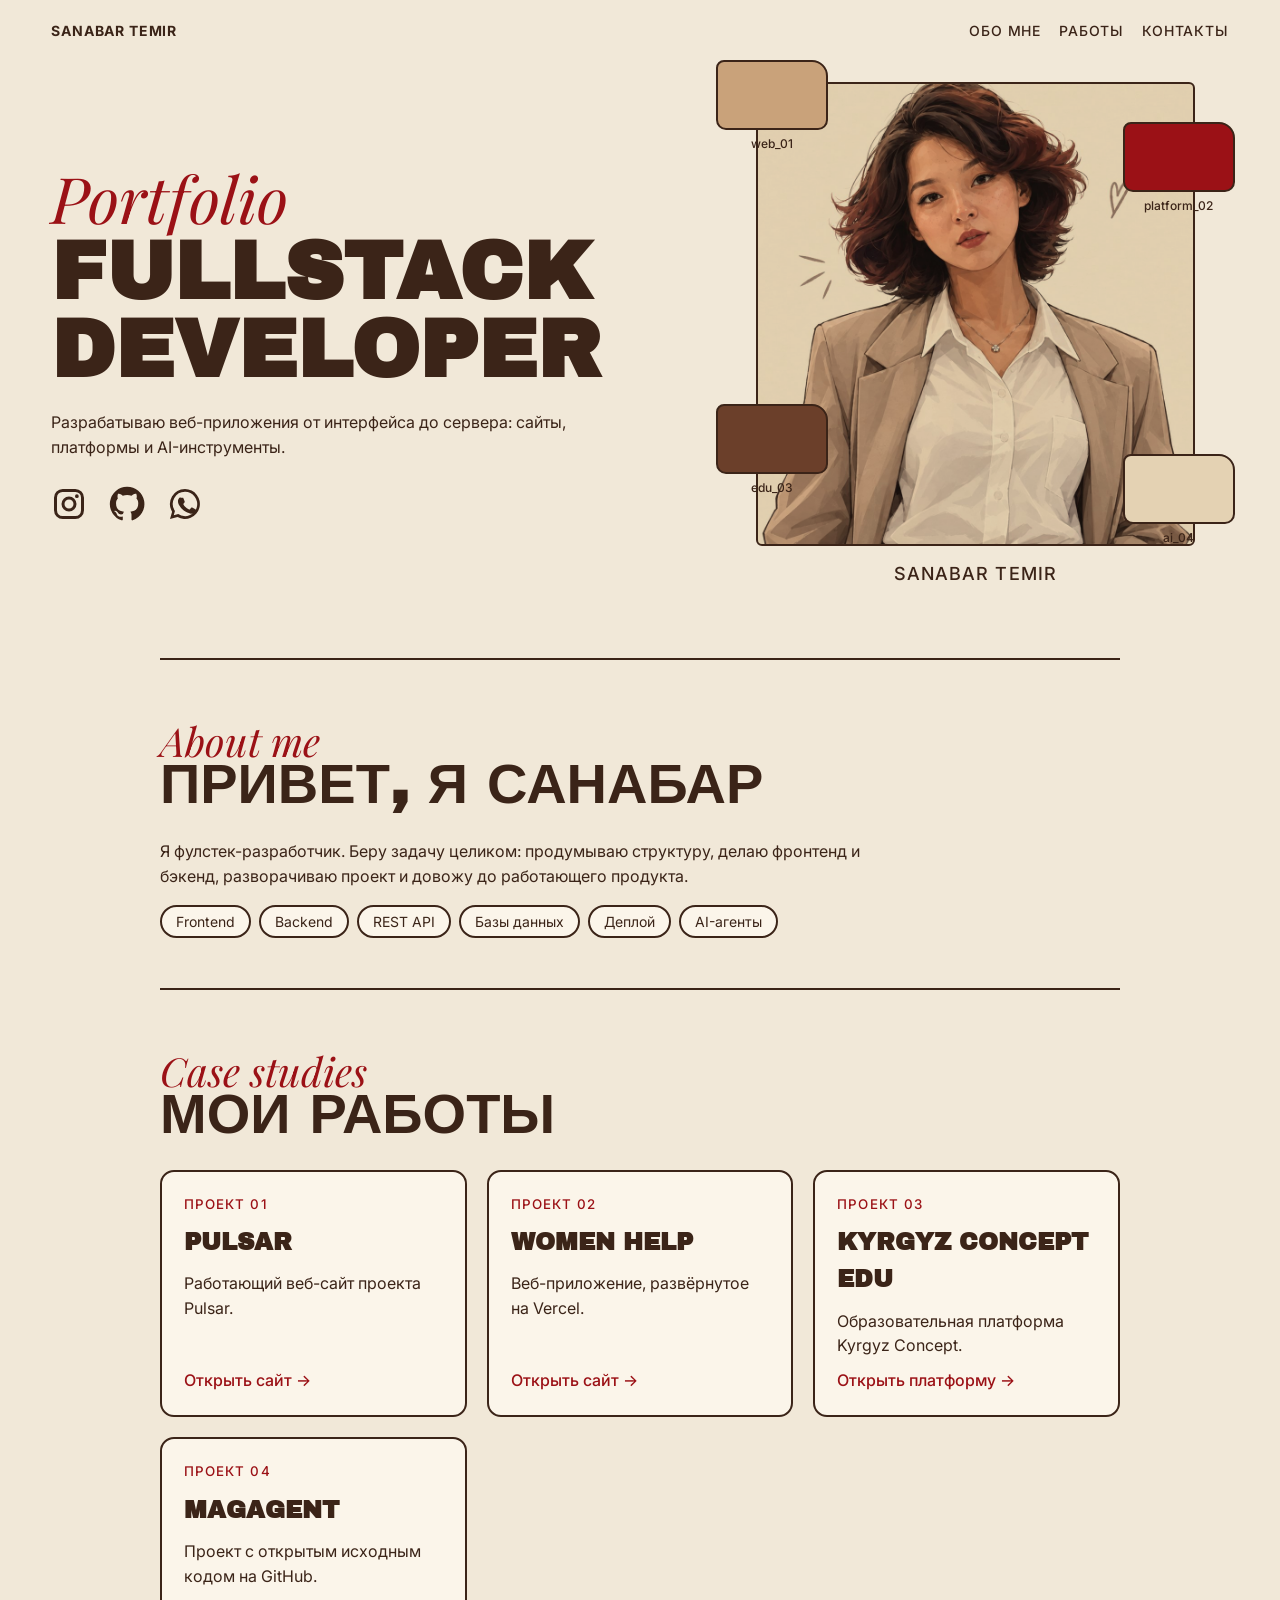
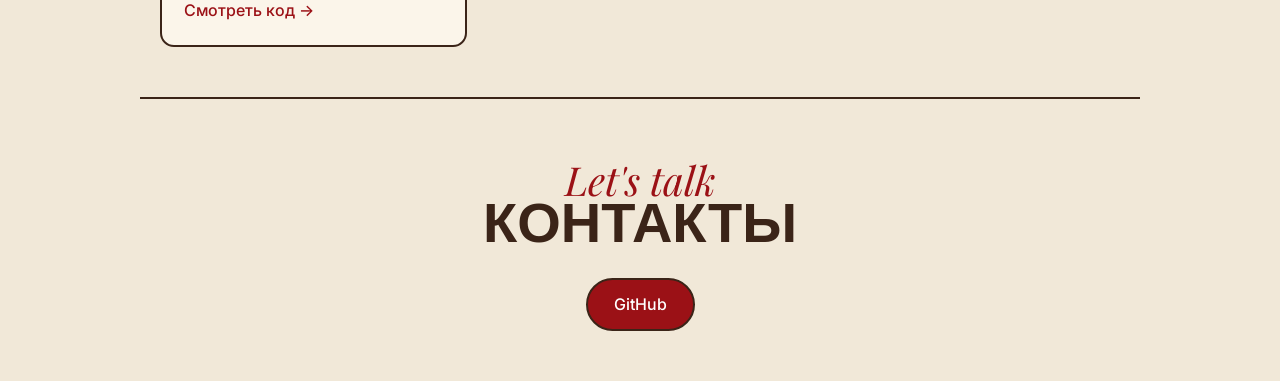
==== site/index.html @ 2ab75c7e "Add files via upload" ====
<!DOCTYPE html>
<html lang="ru">
<head>
<meta charset="utf-8">
<meta name="viewport" content="width=device-width, initial-scale=1, viewport-fit=cover">
<title>Sanabar Temir — Fullstack Developer</title>
<link href="https://fonts.googleapis.com/css2?family=Playfair+Display:ital,wght@1,600&family=Archivo+Black&family=Inter:wght@400;500&display=swap" rel="stylesheet">
<link rel="stylesheet" href="css/style.css">
</head>
<body>
<div data-include="partials/header.html"></div>
<main data-include="partials/main.html"></main>
<div data-include="partials/footer.html"></div>
<script src="js/include.js"></script>
</body>
</html>
---- site/css/style.css ----
:root{--bg:#f1e8d8;--card:#fbf5ea;--ink:#3b2418;--red:#9b1116;--line:#3b2418;box-sizing:border-box;padding-top:env(safe-area-inset-top,0px);padding-bottom:env(safe-area-inset-bottom,0px)}
@media (prefers-color-scheme:dark){:root:not([data-theme="light"]){--bg:#241610;--card:#2f1d15;--ink:#f1e8d8;--red:#e0443f;--line:#f1e8d8}}
:root[data-theme="dark"]{--bg:#241610;--card:#2f1d15;--ink:#f1e8d8;--red:#e0443f;--line:#f1e8d8}
html{scroll-padding-top:env(safe-area-inset-top,0px)}
*{box-sizing:border-box}
body{margin:0;background:var(--bg);color:var(--ink);font-family:Inter,system-ui,sans-serif;line-height:1.55}
.wrap{max-width:1000px;margin:0 auto;padding:0 20px}
nav{display:flex;justify-content:space-between;gap:12px;flex-wrap:wrap;padding:20px 0;font-weight:500;font-size:14px;letter-spacing:.06em;text-transform:uppercase}
nav a{color:var(--ink);text-decoration:none;margin-left:18px}
nav a:hover{color:var(--red)}
.script{font-family:'Playfair Display',Georgia,serif;font-style:italic;color:var(--red);font-size:clamp(34px,7vw,64px);display:block;margin-bottom:-14px}
h1,h2{font-family:'Archivo Black',Impact,sans-serif;text-transform:uppercase;line-height:.95;margin:0}
h1{font-size:clamp(46px,11vw,110px)}
h2{font-size:clamp(30px,6vw,56px);margin-bottom:28px}
.sub{max-width:520px;margin:22px 0}
.btn{display:inline-block;background:var(--red);color:#fff;padding:12px 26px;text-decoration:none;font-weight:500;border:2px solid var(--line);border-radius:999px}
.f1{background:#c9a27a}.f2{background:var(--red)}.f3{background:#6b3f2a}.f4{background:#e4d2b3}
section{padding:50px 0;border-top:2px solid var(--line)}
.about{max-width:720px}
.tags{display:flex;flex-wrap:wrap;gap:8px;margin-top:16px}
.tags span{border:2px solid var(--line);border-radius:999px;padding:4px 14px;font-size:14px;background:var(--card)}
.grid{display:grid;grid-template-columns:repeat(auto-fit,minmax(min(100%,290px),1fr));gap:20px}
.case{background:var(--card);border:2px solid var(--line);border-radius:14px;padding:22px;display:flex;flex-direction:column;gap:10px}
.case small{color:var(--red);font-weight:500;letter-spacing:.08em;text-transform:uppercase}
.case h3{font-family:'Archivo Black',Impact,sans-serif;text-transform:uppercase;margin:0;font-size:24px}
.case p{margin:0}
.case a{margin-top:auto;color:var(--red);font-weight:500;text-decoration:none}
.case a:hover{text-decoration:underline}


.wide{max-width:1400px;margin:0 auto;padding:0 clamp(20px,4vw,56px)}
.hero{display:grid;grid-template-columns:minmax(0,1.1fr) minmax(0,.9fr);gap:clamp(24px,4vw,64px);align-items:center;padding:20px 0 70px}
.hero h1{font-size:clamp(40px,6.4vw,96px)}
.photo{position:relative;width:100%;max-width:540px;justify-self:center;padding:0 34px}
.frame{background:#e4d2b3;border:2px solid var(--line);border-radius:6px;overflow:hidden}
.frame img{display:block;width:100%;height:auto;mix-blend-mode:multiply}
.pf{position:absolute;width:112px;text-align:center;font-size:12px;font-weight:500}
.pf i{display:block;height:70px;border:2px solid var(--line);border-radius:8px 16px 10px 10px;margin-bottom:5px}
.pf.a{top:-22px;left:-6px}.pf.b{top:40px;right:-6px}.pf.c{bottom:90px;left:-6px}.pf.d{bottom:40px;right:-6px}
.pname{text-align:center;font-weight:500;letter-spacing:.06em;text-transform:uppercase;margin-top:14px;font-size:18px}
.social{display:flex;gap:22px;margin-top:26px}
.social a{color:var(--ink);display:inline-flex;transition:color .2s,transform .2s}
.social a:hover{color:var(--red);transform:translateY(-2px)}
.social svg{width:36px;height:36px;fill:currentColor}
footer .wrap{border-top:2px solid var(--line);padding:50px 20px;text-align:center}
footer .links{display:flex;gap:14px;justify-content:center;flex-wrap:wrap;margin-top:20px}
@media(max-width:860px){.hero{grid-template-columns:1fr}.photo{max-width:400px}}
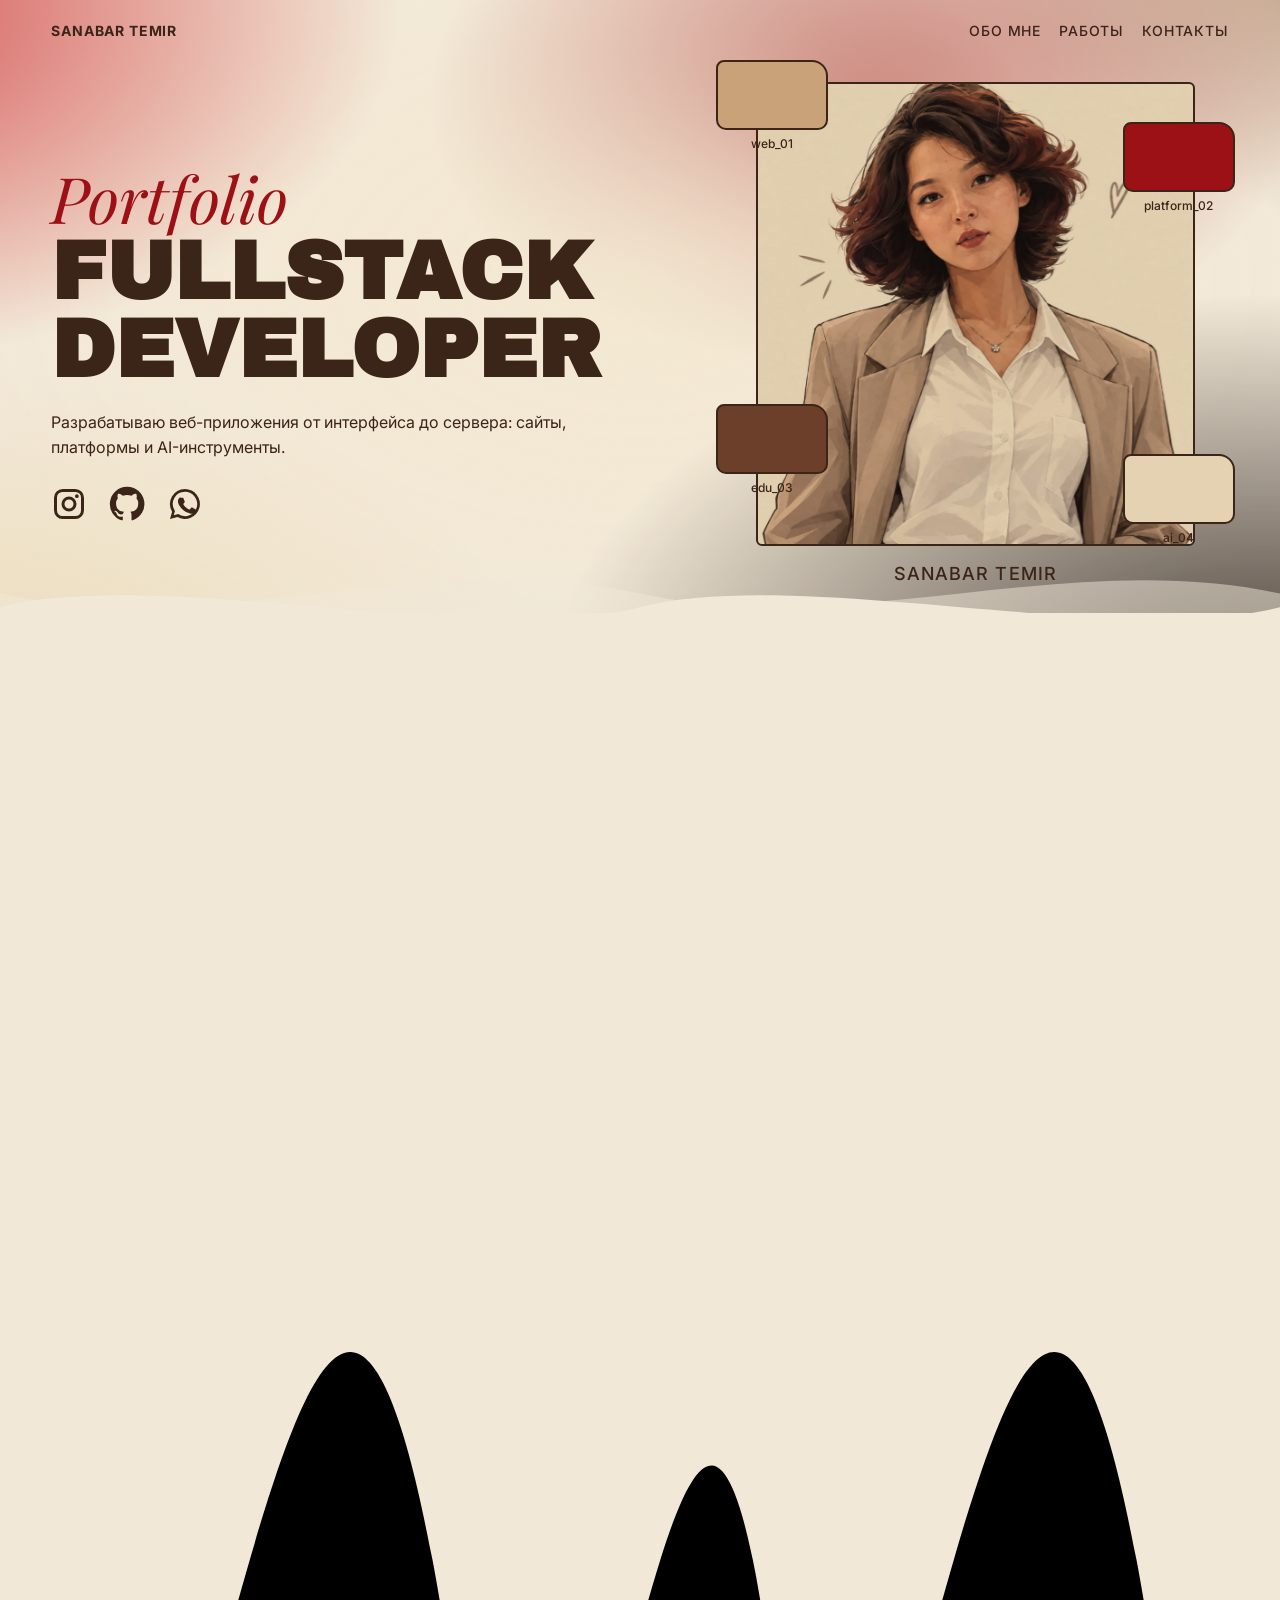
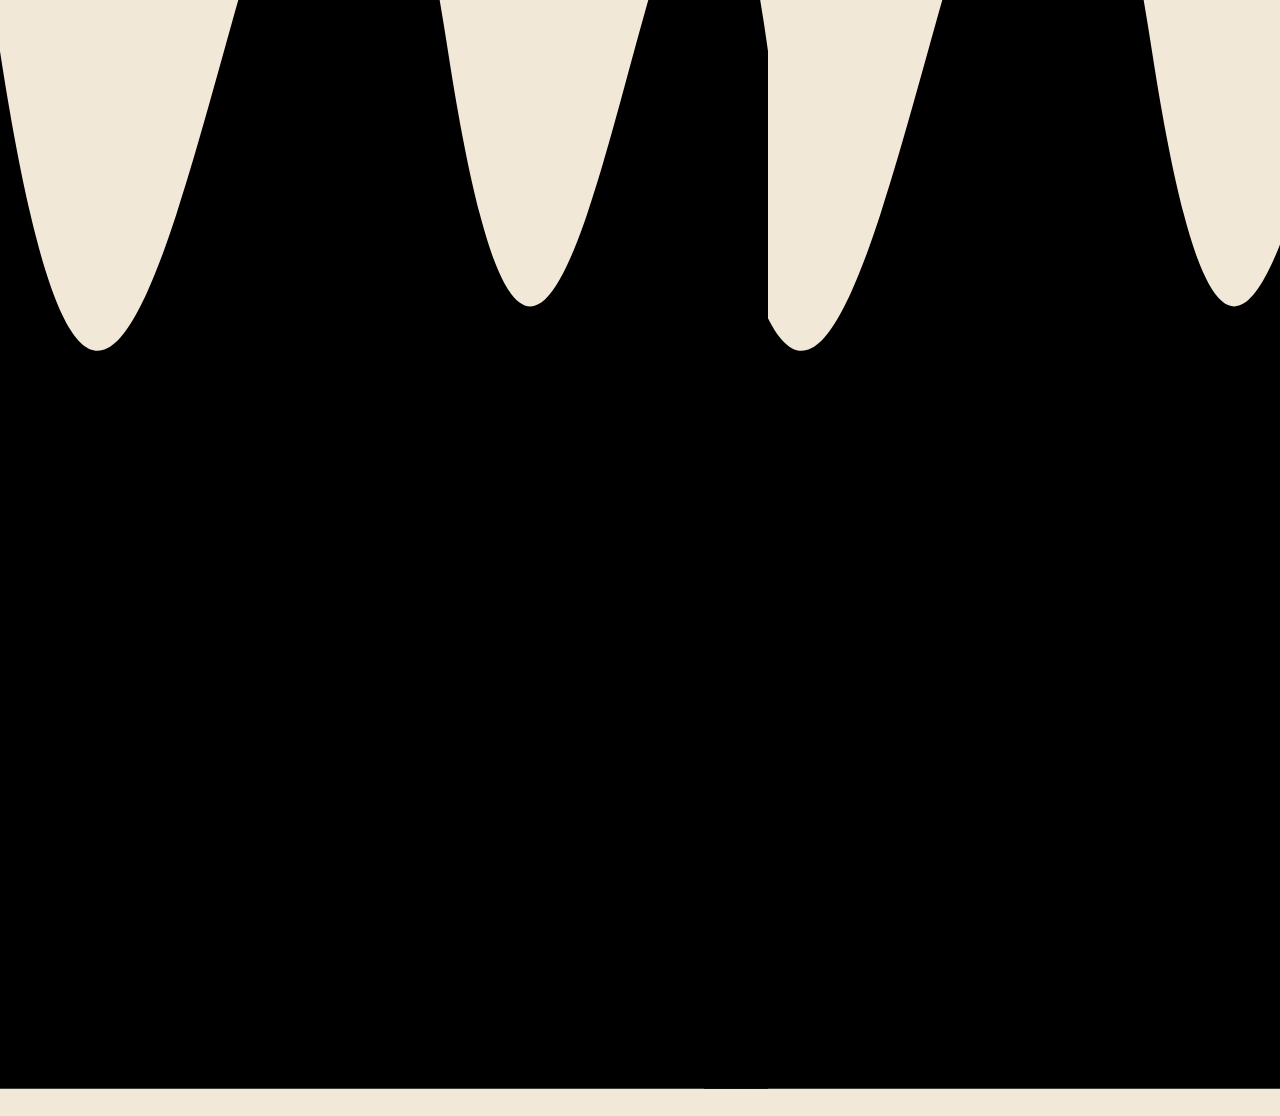
==== commit e7e7c8d0: "Update index.html" ====
--- a/site/index.html
+++ b/site/index.html
@@ -8,9 +8,26 @@
 <link rel="stylesheet" href="css/style.css">
 </head>
 <body>
-<div data-include="partials/header.html"></div>
-<main data-include="partials/main.html"></main>
+<div data-include="partials/header.html" id="site-header"></div>
+<main id="content">
+<div class="wave-accent" aria-hidden="true">
+<svg viewBox="0 0 1200 120" preserveAspectRatio="none" style="position:absolute;width:60%;height:100%"><path d="M0,60 C250,120 450,0 700,60 C900,108 1050,20 1200,60 L1200,120 L0,120 Z"/></svg>
+<svg viewBox="0 0 1200 120" preserveAspectRatio="none" style="position:absolute;left:55%;width:60%;height:100%"><path d="M0,60 C250,120 450,0 700,60 C900,108 1050,20 1200,60 L1200,120 L0,120 Z"/></svg>
+</div>
+<div class="wave" aria-hidden="true">
+<div class="wave-track wave-back">
+<svg viewBox="0 0 1200 120" preserveAspectRatio="none"><path d="M0,55 C200,105 400,5 600,55 C800,105 1000,5 1200,55 L1200,120 L0,120 Z"/></svg>
+<svg viewBox="0 0 1200 120" preserveAspectRatio="none"><path d="M0,55 C200,105 400,5 600,55 C800,105 1000,5 1200,55 L1200,120 L0,120 Z"/></svg>
+</div>
+<div class="wave-track wave-front">
+<svg viewBox="0 0 1200 120" preserveAspectRatio="none"><path d="M0,70 C150,25 450,115 600,70 C750,25 1050,115 1200,70 L1200,120 L0,120 Z"/></svg>
+<svg viewBox="0 0 1200 120" preserveAspectRatio="none"><path d="M0,70 C150,25 450,115 600,70 C750,25 1050,115 1200,70 L1200,120 L0,120 Z"/></svg>
+</div>
+</div>
+<div data-include="partials/main.html"></div>
+<div data-include="partials/badge.html" data-after="#about"></div>
 <div data-include="partials/footer.html"></div>
+</main>
 <script src="js/include.js"></script>
 </body>
 </html>
--- a/site/css/style.css
+++ b/site/css/style.css
@@ -4,7 +4,7 @@
 html{scroll-padding-top:env(safe-area-inset-top,0px)}
 *{box-sizing:border-box}
 body{margin:0;background:var(--bg);color:var(--ink);font-family:Inter,system-ui,sans-serif;line-height:1.55}
-.wrap{max-width:1000px;margin:0 auto;padding:0 20px}
+.wrap{max-width:1400px;margin:0 auto;padding:0 clamp(20px,4vw,56px)}
 nav{display:flex;justify-content:space-between;gap:12px;flex-wrap:wrap;padding:20px 0;font-weight:500;font-size:14px;letter-spacing:.06em;text-transform:uppercase}
 nav a{color:var(--ink);text-decoration:none;margin-left:18px}
 nav a:hover{color:var(--red)}
@@ -16,7 +16,7 @@
 .btn{display:inline-block;background:var(--red);color:#fff;padding:12px 26px;text-decoration:none;font-weight:500;border:2px solid var(--line);border-radius:999px}
 .f1{background:#c9a27a}.f2{background:var(--red)}.f3{background:#6b3f2a}.f4{background:#e4d2b3}
 section{padding:50px 0;border-top:2px solid var(--line)}
-.about{max-width:720px}
+.about{max-width:none}
 .tags{display:flex;flex-wrap:wrap;gap:8px;margin-top:16px}
 .tags span{border:2px solid var(--line);border-radius:999px;padding:4px 14px;font-size:14px;background:var(--card)}
 .grid{display:grid;grid-template-columns:repeat(auto-fit,minmax(min(100%,290px),1fr));gap:20px}
@@ -42,6 +42,93 @@
 .social a{color:var(--ink);display:inline-flex;transition:color .2s,transform .2s}
 .social a:hover{color:var(--red);transform:translateY(-2px)}
 .social svg{width:36px;height:36px;fill:currentColor}
-footer .wrap{border-top:2px solid var(--line);padding:50px 20px;text-align:center}
+footer .wrap{padding-bottom:50px;text-align:center}
+footer .wrap::before{content:"";display:block;border-top:2px solid var(--line);margin-bottom:50px}
 footer .links{display:flex;gap:14px;justify-content:center;flex-wrap:wrap;margin-top:20px}
 @media(max-width:860px){.hero{grid-template-columns:1fr}.photo{max-width:400px}}
+
+.shot{position:relative;aspect-ratio:16/10;border:2px solid var(--line);border-radius:10px;background:#e4d2b3;overflow:hidden;display:grid;place-items:center;font-size:13px;color:var(--ink);opacity:.95}
+.shot img{position:absolute;inset:0;width:100%;height:100%;object-fit:cover}
+
+@media(prefers-reduced-motion:no-preference){
+.hero{opacity:0;transform:translateY(18px);animation:rise .7s ease forwards .05s}
+.hero .photo{opacity:0;transform:translateY(18px) scale(.97);animation:rise .7s ease forwards .25s}
+#profile,#about,#work,footer{opacity:0;transform:translateY(28px);transition:opacity .7s ease,transform .7s ease}
+#profile.in,#about.in,#work.in,footer.in{opacity:1;transform:translateY(0)}
+#work .case{opacity:0;transform:translateY(22px);transition:opacity .55s ease,transform .55s ease}
+#work.in .case{opacity:1;transform:translateY(0)}
+#work.in .case:nth-child(1){transition-delay:.05s}
+#work.in .case:nth-child(2){transition-delay:.15s}
+#work.in .case:nth-child(3){transition-delay:.25s}
+#work.in .case:nth-child(4){transition-delay:.35s}
+}
+@keyframes rise{to{opacity:1;transform:translateY(0) scale(1)}}
+
+/* === Анимированный фон шапки === */
+.hero{position:relative;isolation:isolate}
+.mesh{position:absolute;inset:-8% -8%;z-index:-1;border-radius:0 0 48px 48px;overflow:hidden}
+.mesh::before{content:"";position:absolute;inset:-25%;background:
+  radial-gradient(40% 46% at 12% 22%, rgba(200,17,24,.85) 0%, transparent 68%),
+  radial-gradient(36% 44% at 88% 12%, rgba(138,74,44,.85) 0%, transparent 68%),
+  radial-gradient(46% 50% at 78% 82%, rgba(23,12,8,.9) 0%, transparent 70%),
+  radial-gradient(42% 48% at 18% 86%, rgba(233,212,168,.85) 0%, transparent 68%),
+  radial-gradient(44% 50% at 50% 46%, rgba(243,231,205,.8) 0%, transparent 72%),
+  radial-gradient(30% 36% at 60% 30%, rgba(155,17,22,.75) 0%, transparent 65%);
+  animation:meshMove 14s ease-in-out infinite alternate
+}
+.mesh::after{content:"";position:absolute;inset:0;background:var(--bg);mix-blend-mode:normal;opacity:.12}
+@keyframes meshMove{
+  0%{transform:translate3d(0,0,0) rotate(0deg) scale(1.05)}
+  50%{transform:translate3d(-4%,3%,0) rotate(7deg) scale(1.14)}
+  100%{transform:translate3d(4%,-3%,0) rotate(-6deg) scale(1.1)}
+}
+@media(prefers-color-scheme:dark){:root:not([data-theme="light"]) .mesh::after{opacity:.3}}
+:root[data-theme="dark"] .mesh::after{opacity:.3}
+
+/* === Плавное появление букв и блоков шапки === */
+.reveal-word{opacity:0;transform:translateY(16px);animation:wordIn .8s cubic-bezier(.2,.7,.2,1) forwards;animation-delay:var(--d,0s)}
+h1{display:block}
+h1 .reveal-word{display:inline-block}
+@keyframes wordIn{to{opacity:1;transform:translateY(0)}}
+.hero,.hero .photo{opacity:1;transform:none;animation:none}
+
+/* === Фото покачивается, будто дышит на ветру === */
+.photo .frame{animation:sway 7s ease-in-out infinite;transform-origin:50% 100%}
+@keyframes sway{
+  0%,100%{transform:rotate(-1.6deg) translateX(-4px)}
+  50%{transform:rotate(1.6deg) translateX(4px)}
+}
+@media(prefers-reduced-motion:reduce){
+  .mesh::before{animation:none}
+  .reveal-word{opacity:1;transform:none;animation:none}
+  .photo .frame{animation:none}
+}
+
+/* === Слайд-переход между шапкой и остальным сайтом === */
+#site-header{position:relative;z-index:0}
+#content{position:relative;z-index:2;background:var(--bg);border-radius:0;box-shadow:none;margin-top:-5vh;padding-top:1px}
+@media(max-width:600px){#content{margin-top:-5vh}}
+
+/* === Фон-пятно на блоке «Обо мне» === */
+#about{position:relative;isolation:isolate;overflow:hidden;border-radius:0 0 clamp(20px,3vw,40px) clamp(20px,3vw,40px)}
+#about .mesh{border-radius:0}
+
+/* === Текст «Обо мне» появляется и исчезает при прокрутке === */
+.scroll-word{opacity:0;transform:translateY(16px);transition:opacity .6s ease,transform .6s ease}
+#about.in .sw1{transition-delay:.05s}
+#about.in .sw2{transition-delay:.15s}
+#about.in .sw3{transition-delay:.25s}
+#about.in .sw4{transition-delay:.35s}
+#about.in .scroll-word{opacity:1;transform:translateY(0)}
+
+html{scroll-behavior:smooth}
+#site-header .hero{transition:filter .6s ease}
+
+/* === Волна, которой блок «Обо мне» накрывает шапку === */
+.wave{position:absolute;left:0;right:0;top:clamp(-70px,-9vw,-40px);height:clamp(60px,9vw,110px);overflow:hidden;z-index:1;pointer-events:none;color:var(--bg)}
+.wave-track{position:absolute;inset:0;display:flex;width:200%;height:100%;will-change:transform}
+.wave-track svg{width:50%;height:100%;flex:none;display:block;fill:currentColor}
+.wave-back{opacity:.5;animation:waveScroll 24s linear infinite}
+.wave-front{animation:waveScroll 15s linear infinite reverse}
+@keyframes waveScroll{from{transform:translateX(0)}to{transform:translateX(-50%)}}
+@media(prefers-reduced-motion:reduce){.wave-track{animation:none}}
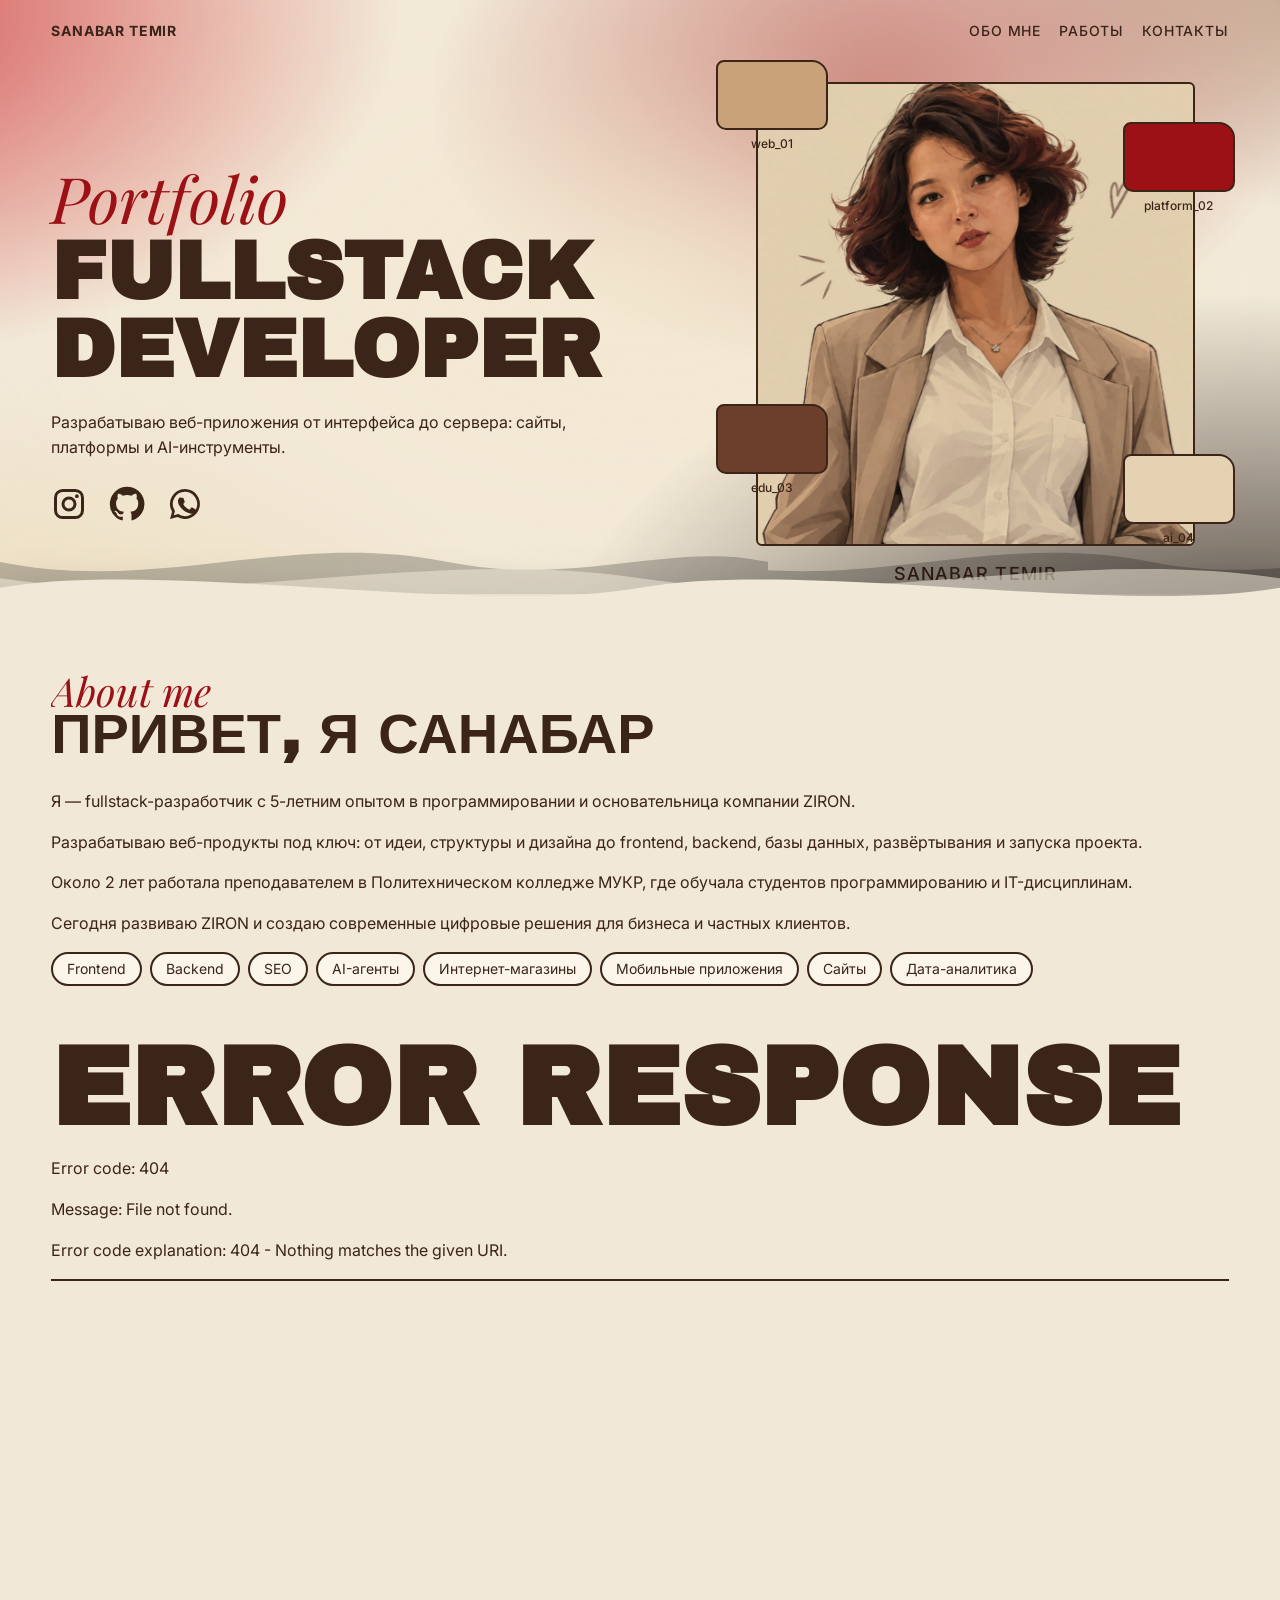
==== commit 8df5c6ad: "Add mesh background div to index.html" ====
--- a/site/index.html
+++ b/site/index.html
@@ -8,6 +8,7 @@
 <link rel="stylesheet" href="css/style.css">
 </head>
 <body>
+<div class="mesh-bg" aria-hidden="true"></div>
 <div data-include="partials/header.html" id="site-header"></div>
 <main id="content">
 <div class="wave-accent" aria-hidden="true">
--- a/site/css/style.css
+++ b/site/css/style.css
@@ -106,8 +106,8 @@
 
 /* === Слайд-переход между шапкой и остальным сайтом === */
 #site-header{position:relative;z-index:0}
-#content{position:relative;z-index:2;background:var(--bg);border-radius:0;box-shadow:none;margin-top:-5vh;padding-top:1px}
-@media(max-width:600px){#content{margin-top:-5vh}}
+#content{position:relative;z-index:2;background:var(--bg);border-radius:0;box-shadow:0 -20px 40px rgba(0,0,0,.12);margin-top:clamp(-55px,-4vw,-30px);padding-top:1px}
+@media(max-width:600px){#content{margin-top:-30px}}
 
 /* === Фон-пятно на блоке «Обо мне» === */
 #about{position:relative;isolation:isolate;overflow:hidden;border-radius:0 0 clamp(20px,3vw,40px) clamp(20px,3vw,40px)}
@@ -125,10 +125,11 @@
 #site-header .hero{transition:filter .6s ease}
 
 /* === Волна, которой блок «Обо мне» накрывает шапку === */
-.wave{position:absolute;left:0;right:0;top:clamp(-70px,-9vw,-40px);height:clamp(60px,9vw,110px);overflow:hidden;z-index:1;pointer-events:none;color:var(--bg)}
+.wave{position:absolute;left:0;right:0;top:clamp(-65px,-5vw,-35px);height:clamp(60px,6vw,100px);overflow:hidden;z-index:1;pointer-events:none;color:var(--bg)}
+.wave-accent{position:absolute;left:0;right:0;top:clamp(-80px,-6vw,-45px);height:clamp(55px,5vw,85px);overflow:hidden;z-index:0;pointer-events:none;color:var(--red);opacity:.22}
 .wave-track{position:absolute;inset:0;display:flex;width:200%;height:100%;will-change:transform}
 .wave-track svg{width:50%;height:100%;flex:none;display:block;fill:currentColor}
-.wave-back{opacity:.5;animation:waveScroll 24s linear infinite}
+.wave-back{opacity:.55;animation:waveScroll 26s linear infinite}
 .wave-front{animation:waveScroll 15s linear infinite reverse}
 @keyframes waveScroll{from{transform:translateX(0)}to{transform:translateX(-50%)}}
 @media(prefers-reduced-motion:reduce){.wave-track{animation:none}}
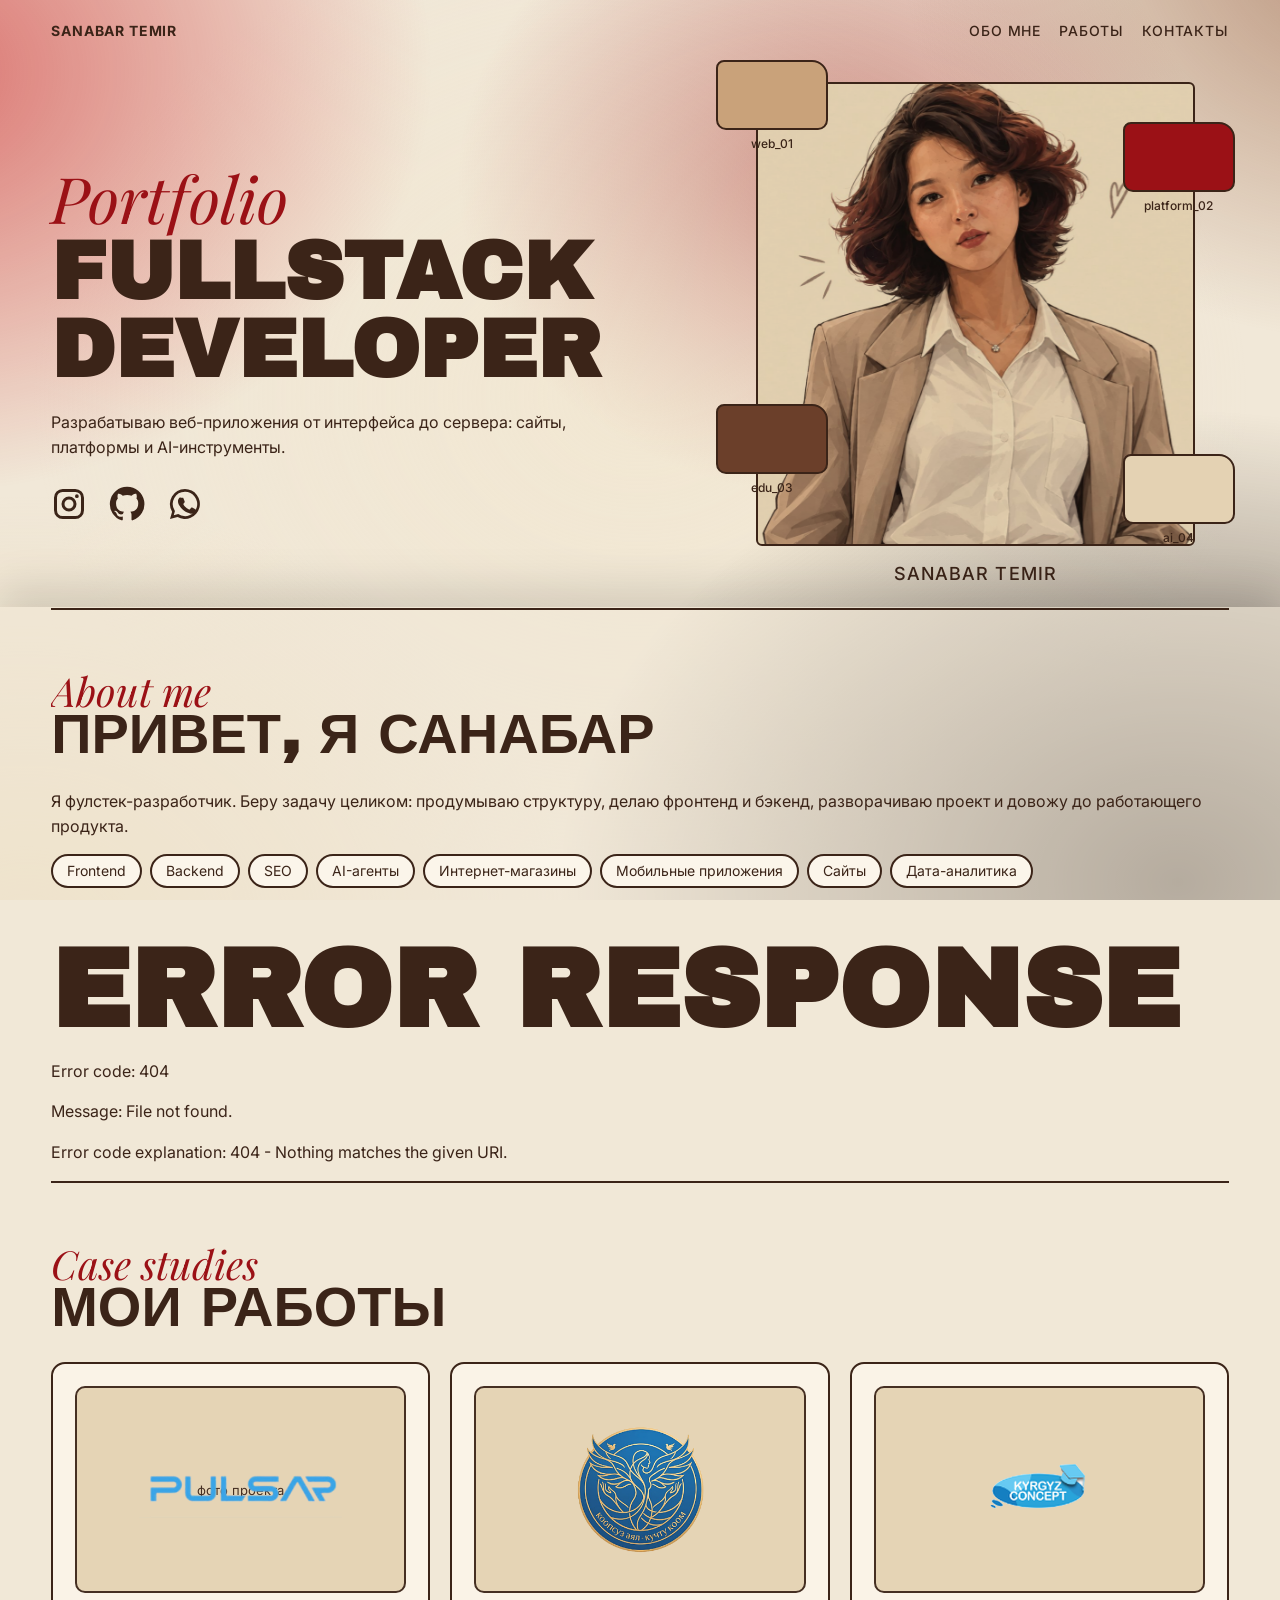
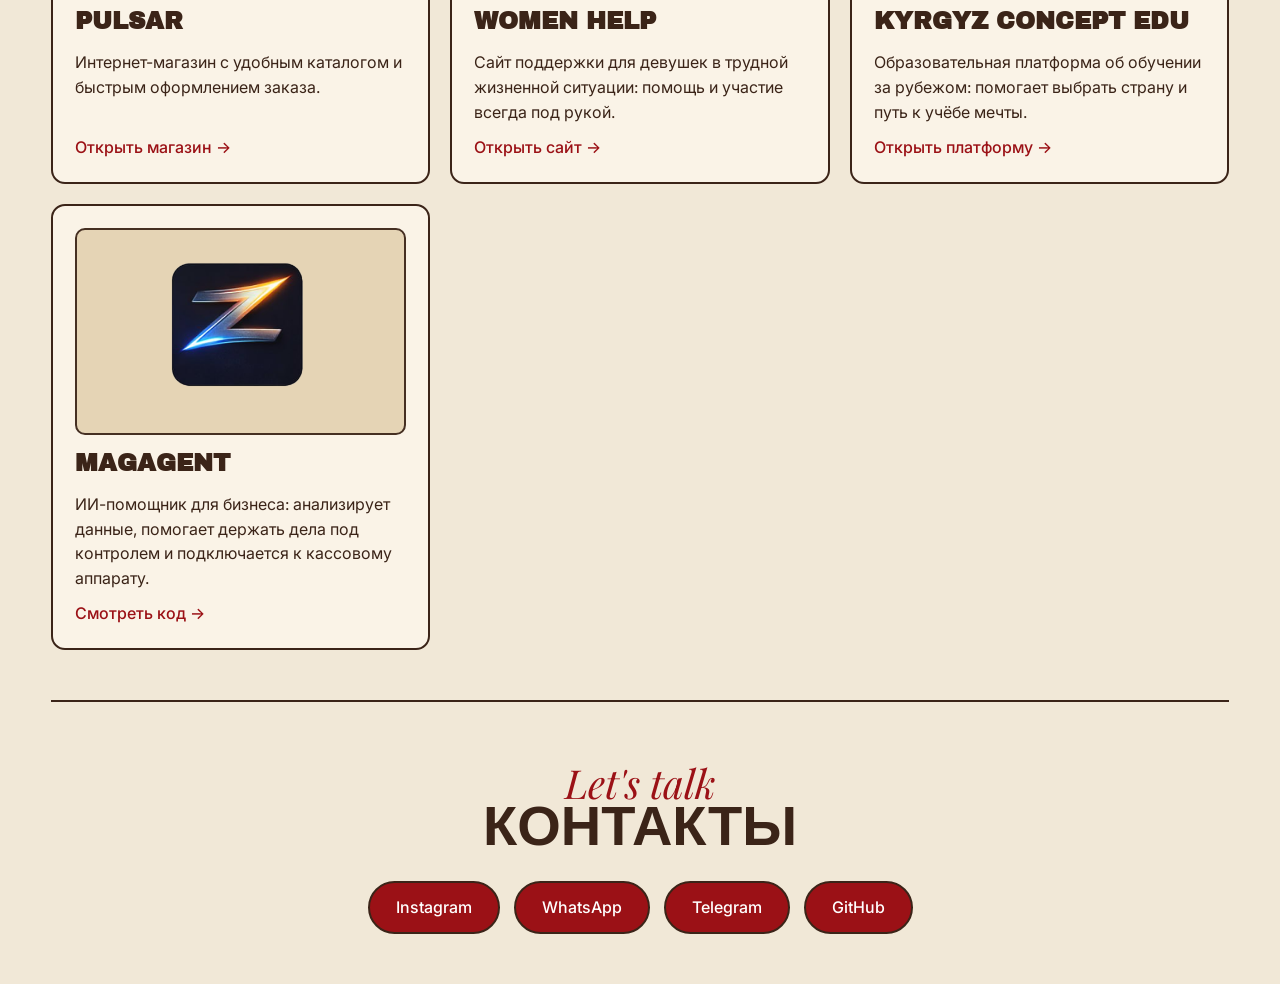
==== commit da1f7093: "Remove wave elements from index.html" ====
--- a/site/index.html
+++ b/site/index.html
@@ -11,20 +11,6 @@
 <div class="mesh-bg" aria-hidden="true"></div>
 <div data-include="partials/header.html" id="site-header"></div>
 <main id="content">
-<div class="wave-accent" aria-hidden="true">
-<svg viewBox="0 0 1200 120" preserveAspectRatio="none" style="position:absolute;width:60%;height:100%"><path d="M0,60 C250,120 450,0 700,60 C900,108 1050,20 1200,60 L1200,120 L0,120 Z"/></svg>
-<svg viewBox="0 0 1200 120" preserveAspectRatio="none" style="position:absolute;left:55%;width:60%;height:100%"><path d="M0,60 C250,120 450,0 700,60 C900,108 1050,20 1200,60 L1200,120 L0,120 Z"/></svg>
-</div>
-<div class="wave" aria-hidden="true">
-<div class="wave-track wave-back">
-<svg viewBox="0 0 1200 120" preserveAspectRatio="none"><path d="M0,55 C200,105 400,5 600,55 C800,105 1000,5 1200,55 L1200,120 L0,120 Z"/></svg>
-<svg viewBox="0 0 1200 120" preserveAspectRatio="none"><path d="M0,55 C200,105 400,5 600,55 C800,105 1000,5 1200,55 L1200,120 L0,120 Z"/></svg>
-</div>
-<div class="wave-track wave-front">
-<svg viewBox="0 0 1200 120" preserveAspectRatio="none"><path d="M0,70 C150,25 450,115 600,70 C750,25 1050,115 1200,70 L1200,120 L0,120 Z"/></svg>
-<svg viewBox="0 0 1200 120" preserveAspectRatio="none"><path d="M0,70 C150,25 450,115 600,70 C750,25 1050,115 1200,70 L1200,120 L0,120 Z"/></svg>
-</div>
-</div>
 <div data-include="partials/main.html"></div>
 <div data-include="partials/badge.html" data-after="#about"></div>
 <div data-include="partials/footer.html"></div>
--- a/site/css/style.css
+++ b/site/css/style.css
@@ -3,7 +3,7 @@
 :root[data-theme="dark"]{--bg:#241610;--card:#2f1d15;--ink:#f1e8d8;--red:#e0443f;--line:#f1e8d8}
 html{scroll-padding-top:env(safe-area-inset-top,0px)}
 *{box-sizing:border-box}
-body{margin:0;background:var(--bg);color:var(--ink);font-family:Inter,system-ui,sans-serif;line-height:1.55}
+body{margin:0;background:var(--bg);color:var(--ink);font-family:Inter,system-ui,sans-serif;line-height:1.55;position:relative}
 .wrap{max-width:1400px;margin:0 auto;padding:0 clamp(20px,4vw,56px)}
 nav{display:flex;justify-content:space-between;gap:12px;flex-wrap:wrap;padding:20px 0;font-weight:500;font-size:14px;letter-spacing:.06em;text-transform:uppercase}
 nav a{color:var(--ink);text-decoration:none;margin-left:18px}
@@ -133,3 +133,22 @@
 .wave-front{animation:waveScroll 15s linear infinite reverse}
 @keyframes waveScroll{from{transform:translateX(0)}to{transform:translateX(-50%)}}
 @media(prefers-reduced-motion:reduce){.wave-track{animation:none}}
+
+/* === Один живой фон-пятно на весь сайт === */
+.mesh-bg{position:fixed;inset:0;z-index:-2;overflow:hidden;pointer-events:none}
+.mesh-bg::before{content:"";position:absolute;inset:-25%;background:
+  radial-gradient(40% 46% at 12% 22%, rgba(200,17,24,.55) 0%, transparent 68%),
+  radial-gradient(36% 44% at 88% 12%, rgba(138,74,44,.55) 0%, transparent 68%),
+  radial-gradient(46% 50% at 78% 82%, rgba(23,12,8,.6) 0%, transparent 70%),
+  radial-gradient(42% 48% at 18% 86%, rgba(233,212,168,.55) 0%, transparent 68%),
+  radial-gradient(44% 50% at 50% 46%, rgba(243,231,205,.5) 0%, transparent 72%),
+  radial-gradient(30% 36% at 60% 30%, rgba(155,17,22,.5) 0%, transparent 65%);
+  animation:meshMove 20s ease-in-out infinite alternate
+}
+@media(prefers-reduced-motion:reduce){.mesh-bg::before{animation:none}}
+
+/* Секции теперь полупрозрачные — фон-пятно просвечивает по всему сайту */
+#content{background:color-mix(in srgb,var(--bg) 55%,transparent)}
+#about,#profile{background:transparent}
+.case{background:color-mix(in srgb,var(--card) 88%,transparent)}
+footer{background:transparent}
